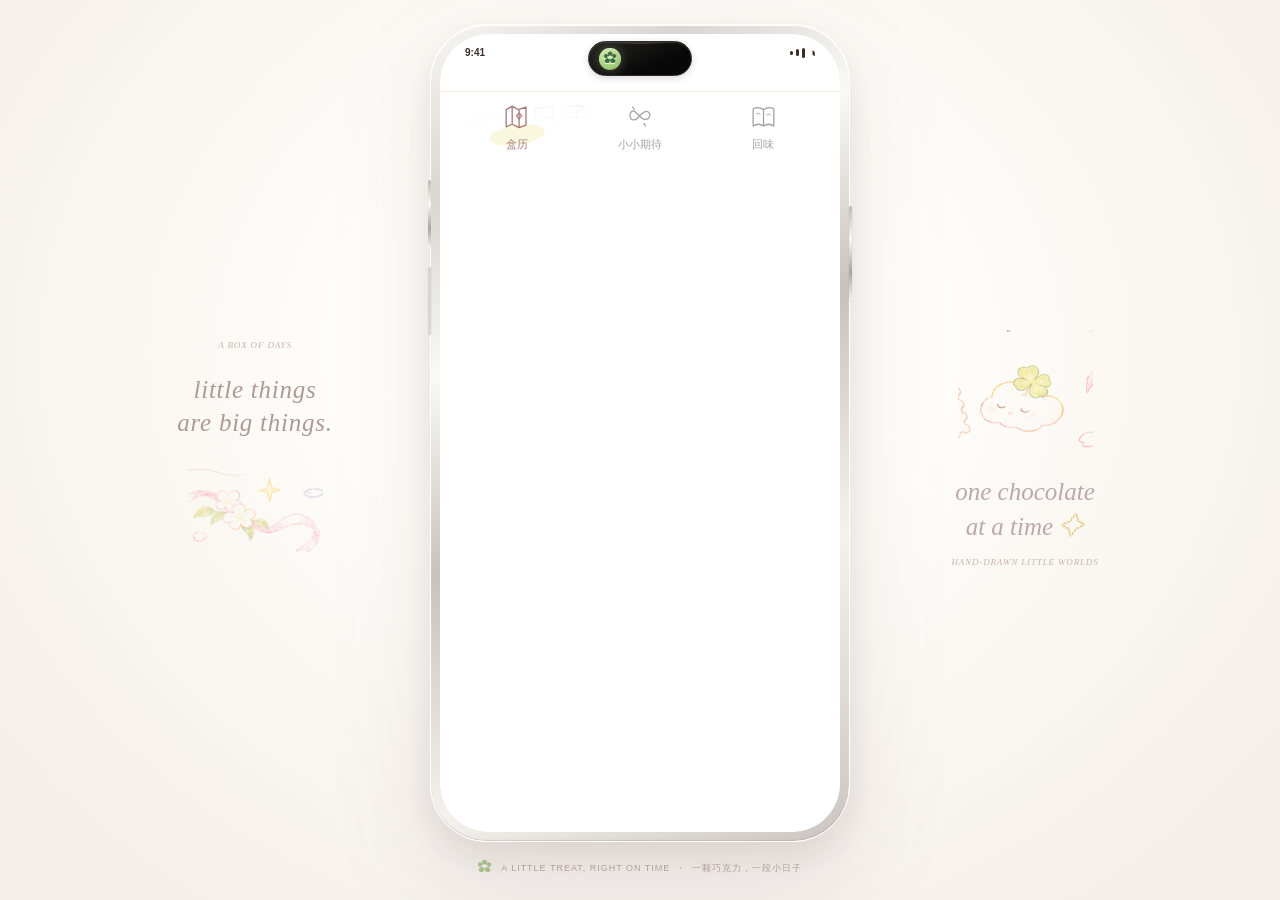
==== A_Box_of_Days_Naive_V5_Preview.html @ b001a4df "Add V5 phone mockup and Dynamic Island interactions" ====
<!DOCTYPE html>
<html lang="zh-CN">
<head>
<meta charset="UTF-8" />
<meta name="viewport" content="width=device-width,initial-scale=1,viewport-fit=cover" />
<meta name="theme-color" content="#ffffff" />
<meta name="description" content="一盒日子：一颗巧克力，一段小日子。纯白手绘风互动日历 Demo。" />
<title>一盒日子 · A Box of Days</title>
<style>
/* A Box of Days · Pure White Naive Pencil System v3 */
:root{--white:#fff;--ink:#70534d;--ink-dark:#493a38;--muted:#aa9993;--line:#ebded9;--pink:#ffd6dd;--pink-ink:#e7a9b9;--butter:#ffe67e;--blue:#afc8ef;--mint:#d2e7bc;--lilac:#e4d8fa;--paper-shadow:0 9px 30px #cfaeb515}
*{box-sizing:border-box}
html{scroll-behavior:smooth}
body{margin:0;background:#fff;color:var(--ink);font:14px/1.65 -apple-system,BlinkMacSystemFont,"PingFang SC","Microsoft YaHei","Noto Sans CJK SC",sans-serif;-webkit-font-smoothing:antialiased}
button,input,textarea{font:inherit;color:inherit}button{cursor:pointer}button:disabled{cursor:default;opacity:.38}button:focus-visible,input:focus-visible,textarea:focus-visible{outline:2px dashed #86a3d8;outline-offset:3px}
img,svg{display:block}img{max-width:100%}
button{background:none;border:0}h1,h2,h3,p{margin-top:0}.hand-tiny,.script-caption,.aside-micro,.brand-sub,.wish-title,.inner-kicker,.sheet-small{font:italic 12px/1.5 Georgia,"Times New Roman",serif;letter-spacing:.095em}
.app-shell{max-width:430px;margin:0 auto;min-height:100dvh;background:#fff;position:relative;padding-bottom:98px}
.masthead{height:81px;display:flex;align-items:center;justify-content:space-between;padding:13px 25px 6px;position:relative;background:#fff;z-index:2}
.brand{display:flex;flex-direction:column;align-items:flex-start;padding:0;line-height:1;text-align:left}
.brand-wordmark{font-family:"STKaiti","KaiTi","Noto Serif CJK SC",serif;font-size:30px;letter-spacing:.07em;font-weight:400;transform:rotate(-2deg);color:#8d6861}
.brand-sub{color:#9b8881;letter-spacing:.16em;font-size:10px;margin:9px 0 0 5px}
.brand-sub span{color:#e5b85b;margin-left:4px}
.month-entry{display:flex;align-items:center;gap:8px;border:1px solid #eedbd5;border-radius:100px;padding:7px 12px;font:italic 11px Georgia,serif;letter-spacing:.07em;background:#fff;min-height:38px}
.month-down{font:19px Georgia,serif;margin-top:-5px;color:#d0a49d}
.calendar-page{padding-bottom:13px}
.hero-topline{padding:0 25px;display:flex;align-items:center;justify-content:space-between;color:#b0a09d}
.small-star{font-size:24px;color:#efbf6a;font-weight:300}
.day-greeting{display:flex;justify-content:space-between;align-items:center;padding:4px 27px 0}
.today-caption{font:italic 10px Georgia,serif;color:#aa9b98;letter-spacing:.13em;margin-bottom:8px}
.day-greeting h1{font:400 24px/1.45 "STKaiti","KaiTi","Noto Serif CJK SC",serif;letter-spacing:.02em;color:#7e615b;margin:0}
.day-greeting h1 span{color:#c896a0}
.today-number{width:72px;height:70px;display:flex;flex-direction:column;align-items:center;justify-content:center;transform:rotate(7deg);border:1.2px solid #efc9c8;border-radius:44% 57% 47% 57% / 53% 43% 58% 46%;color:#bb8a8d}
.today-number strong{font:italic 34px/.9 Georgia,serif;font-weight:400}.today-number small{font:italic 10px Georgia,serif;letter-spacing:.1em;margin-top:6px}
.hero-picture{width:100%;height:246px;position:relative;display:flex;align-items:center;justify-content:center;overflow:visible;margin-top:0;isolation:isolate}
.hero-main{width:calc(100% - 26px);max-width:408px;height:100%;object-fit:contain;object-position:center;filter:saturate(1.15)}
.hero-picture>.float-star{position:absolute;z-index:-1;width:35px;right:7%;top:12%;opacity:.68}.hero-cloud{position:absolute;width:72px;right:1%;bottom:11%;opacity:.6;z-index:-1}
.mini-world{height:224px;margin:11px 22px 3px;position:relative;overflow:hidden;border-radius:34px;background:radial-gradient(ellipse at 50% 48%,color-mix(in srgb,var(--month-tint) 43%,white) 0%,#fff 69%);isolation:isolate}
.mini-world-halo{position:absolute;inset:15% 23%;border-radius:50%;border:1px dashed #e2d3dc;transform:rotate(-11deg)}.mini-world .doodle{position:absolute;width:108px;opacity:.86}.world-doodle-one{left:15%;top:9%;transform:rotate(-18deg)}.world-doodle-two{right:15%;top:13%;transform:rotate(17deg)}.mini-world .world-choco{position:absolute;width:120px;height:120px;object-fit:contain;bottom:34px;left:calc(50% - 60px);filter:drop-shadow(0 7px 12px #decbd455)}.world-circle{position:absolute;width:32px;height:32px;border:1px solid #e5bcc6;border-radius:45%;right:10%;top:32%;transform:rotate(20deg)}.world-subtitle{position:absolute;bottom:10px;left:0;right:0;text-align:center;font:italic 11px Georgia,serif;color:#9d918e;letter-spacing:.1em}
.goal-note{margin:3px 20px 18px;padding:8px 13px;min-height:65px;width:calc(100% - 40px);display:flex;align-items:center;gap:10px;text-align:left;border:1px solid #efd9d4;border-radius:17px 19px 17px 16px;position:relative;background:linear-gradient(110deg,#fff 67%,#fff9f6);box-shadow:0 3px 11px #efdede30;transform:rotate(-.3deg)}
.goal-note::before{content:"";position:absolute;inset:4px;border:1px dashed #f9e9e6;border-radius:14px;pointer-events:none}.goal-doodle{width:48px;flex:0 0 48px;display:flex;align-items:center;justify-content:center}.goal-doodle .doodle{width:46px;height:42px;object-fit:contain}.goal-copy{min-width:0;flex:1;display:flex;flex-direction:column;gap:1px}.goal-copy small{font:italic 9px Georgia,serif;letter-spacing:.06em;color:#c6a39f}.goal-copy strong{font-size:12px;line-height:1.35;font-weight:500;white-space:nowrap;overflow:hidden;text-overflow:ellipsis;color:#805e59}.goal-days{min-width:47px;display:flex;align-items:baseline;justify-content:flex-end;gap:4px;white-space:nowrap}.goal-days b{font:italic 29px Georgia,serif;color:#d18b83;font-weight:400}.goal-days small{font-size:10px;color:#ad8f83}
.calendar-section{padding:0 21px}.month-row{display:flex;align-items:center;justify-content:space-between;min-height:66px;margin-bottom:4px}.script-caption{font-size:10px;color:#b5a7a5}.month-row h2{font-family:"STKaiti","KaiTi","Noto Serif CJK SC",serif;font-weight:400;color:#826560;font-size:27px;line-height:1;margin:5px 0 0}.month-row h2 small{font-size:15px}.month-name{font-size:14px;margin-left:8px;color:#a78e88}.month-arrows{display:flex;gap:9px}.month-arrows button{font:28px/1 Georgia,serif;color:#a7837f;width:32px;height:38px;display:grid;place-items:center}
.weekdays,.dates-grid{display:grid;grid-template-columns:repeat(7,minmax(0,1fr));column-gap:4px}.weekdays{height:32px;align-items:center;text-align:center;color:#ae9690;font-size:11px}.dates-grid{gap:6px 4px}.date-empty{min-height:49px}.date-button{min-width:0;height:49px;position:relative;display:flex;align-items:center;justify-content:center;border:1px solid #f0ebe7;border-radius:40% 44% 38% 42% / 43% 38% 45% 39%;transition:transform .17s ease,background .17s ease,border-color .17s ease;background:#fff;overflow:visible}.date-button:nth-child(4n){border-radius:43% 37% 48% 41% / 39% 50% 37% 42%}.date-button:hover{transform:translateY(-2px) rotate(-2deg);border-color:#e9c8ca;background:#fffafa}.date-button.future{background:rgba(251,249,248,.55);border-color:#f4efec}.date-button.opened{background:#fff9fa}.date-button.today{border:1.8px solid #b2d48d;background:#fafff3;box-shadow:0 0 0 3px #f6fde9}.date-button.today:before{content:"✧";position:absolute;color:#e4b85a;font-size:15px;left:-3px;top:-12px}.date-number{font:italic 11px Georgia,serif;position:absolute;top:3px;left:6px;color:#876965;z-index:1;line-height:1}.date-button.future .date-number{color:#c7b5b0}.chocolate-image{object-fit:contain;display:block}.date-button .chocolate-image{height:40px;width:40px;margin-top:8px;mix-blend-mode:multiply}.tiny-foil{width:19px;height:17px;position:absolute;top:18px;left:calc(50% - 9px);background:linear-gradient(120deg,#fff2f5,#f9ecf9);border:1px solid #f3e2e5;border-radius:5px;transform:rotate(-7deg)}.tiny-foil:after{content:"✧";position:absolute;font-size:8px;color:#e2c2b8;left:6px;top:0}.date-heart{position:absolute;right:-3px;bottom:-5px;z-index:1;font:13px Georgia,serif;color:#d790a2;background:#fff;border-radius:50%;width:16px;height:16px;display:grid;place-items:center}
.calendar-bottom{display:flex;align-items:center;justify-content:space-between;gap:5px;margin:20px 0 4px}.calendar-bottom>span{display:flex;align-items:center;gap:2px;font:12px "STKaiti","KaiTi",serif;color:#ac938d}.calendar-bottom .doodle{height:28px;width:29px;object-fit:contain}.calendar-bottom button,.yellow-pencil-btn{background:#ffe99b;color:#77584e;border:1.2px solid #ecba67;min-height:43px;border-radius:42% 44% 46% 41% / 26% 28% 29% 27%;padding:8px 16px;font-weight:600;font-size:12px;box-shadow:0 3px 0 #fff6db,inset 0 0 0 3px #fff0b7;transition:transform .2s ease,box-shadow .2s ease}.calendar-bottom button:hover,.yellow-pencil-btn:hover{transform:translateY(-2px) rotate(-1deg);box-shadow:0 4px 12px #e8d69b77}.calendar-bottom button span{margin-left:7px}
.explore-months{display:flex;align-items:center;justify-content:center;gap:7px;margin:22px auto 0;color:#9a7f80;font-size:12px;text-decoration:underline;text-decoration-color:#f1d6d9;text-underline-offset:5px}.explore-months span{color:#deb36f}.under-note{text-align:center;color:#b0a19d;line-height:1.8;font-size:11px;padding:6px 22px;margin:8px 0 0}
.bottom-nav{position:absolute;bottom:0;left:0;right:0;height:78px;padding:8px 15px 18px;display:grid;grid-template-columns:repeat(3,1fr);z-index:9;background:linear-gradient(#ffffffeb,#fff 45%);border-top:1px solid #f3e9e7;box-shadow:0 -12px 28px #fff9}.nav-item{display:flex;align-items:center;justify-content:center;flex-direction:column;gap:0;font-size:11px;color:#a5a0a2;position:relative}.nav-item svg{width:31px;height:31px;margin-bottom:3px}.nav-item.active{color:#a97979}.nav-item.active::before{content:"";position:absolute;width:56px;height:20px;left:calc(50% - 28px);top:25px;z-index:-1;border-radius:50%;background:#f8f4d3b8;transform:rotate(-9deg)}
.site-aside{position:fixed;top:50%;transform:translateY(-50%);width:190px;pointer-events:none;display:flex;flex-direction:column;align-items:center;text-align:center;color:#c7b3ae}.site-aside .aside-micro{font-size:9px}.left-aside{left:max(4vw,calc(50% - 480px))}.right-aside{right:max(4vw,calc(50% - 480px))}.aside-mark{font:italic 25px/1.35 Georgia,serif;color:#ad9998;margin:20px 0;letter-spacing:.03em}.site-aside img{width:135px;opacity:.73}.right-aside div{font:italic 25px/1.4 Georgia,serif;margin:12px;color:#bba8ab}.right-aside div span{color:#e6cb88}
.inner-page{padding:28px 26px 20px}.inner-kicker{font-size:10px;color:#c8abae}.inner-page h1{margin:19px 0;font:400 28px/1.5 "STKaiti","KaiTi",serif;color:#866967}.inner-page h1 i{color:#ca9da3;font-style:normal}.section-copy{font-size:12px;line-height:1.9;color:#a19491}.gift-illustration{height:213px;position:relative;display:flex;align-items:center;justify-content:center}.gift-flower{width:185px;height:185px;object-fit:contain}.gift-ribbon{width:83px;position:absolute;left:11%;top:24%;transform:rotate(-15deg)}.gift-star{width:64px;position:absolute;right:10%;top:15%}.wish-paper{border:1px solid #ecd9d5;border-radius:19px;padding:21px;position:relative;box-shadow:var(--paper-shadow);background:#fff;transform:rotate(-.35deg)}.wish-paper::after{content:"";position:absolute;inset:5px;pointer-events:none;border:1px dashed #f6e8e4;border-radius:15px}.wish-title{color:#c5a7ad;margin-bottom:12px}.wish-paper>strong{display:block;font:400 23px/1.5 "STKaiti","KaiTi",serif;color:#856662}.wish-remaining{display:flex;align-items:center;gap:16px;margin:16px 0 12px}.wish-remaining b{font:italic 60px/1 Georgia,serif;font-weight:400;color:#c5918c}.wish-remaining span{display:flex;flex-direction:column;font-size:12px}.wish-remaining small{font:italic 10px Georgia,serif;color:#b9a3a0}.wish-reward{padding:12px 0;border-top:1px dashed #eddcd5;margin:13px 0;font-size:12px}.wish-paper .yellow-pencil-btn{width:100%;position:relative;z-index:1}.outline-pencil-btn{border:1px solid #ead6d4;border-radius:22px;background:#fff;color:#9a797b;font-size:12px;min-height:43px;padding:9px 14px}.inner-page>.outline-pencil-btn{width:100%;margin:19px 0 6px}.memory-hero{height:196px;position:relative;overflow:hidden;margin:5px 0 13px}.memory-art{position:absolute;width:300px;height:180px;object-fit:contain;left:0;top:0}.memory-cloud{position:absolute;width:120px;right:5px;top:14px}.memory-count{position:absolute;bottom:5px;right:10px;display:flex;flex-direction:column;text-align:center}.memory-count b{font:italic 55px Georgia,serif;color:#ba9398}.memory-count span{font-size:11px;color:#aa9897}.memory-list{display:flex;flex-direction:column;gap:7px}.memory-entry{display:flex;text-align:left;align-items:center;gap:11px;min-height:85px;border:1px solid #f0e5e0;border-radius:17px;background:#fff;padding:8px 11px}.memory-entry:hover{background:#fffbfc}.memory-piece{width:62px;height:62px;flex:0 0 62px;display:grid;place-items:center}.memory-piece img{height:60px;width:60px}.memory-words{display:flex;flex-direction:column;gap:1px;flex:1;min-width:0}.memory-words small{color:#b8a4a0;font:italic 10px Georgia,serif}.memory-words b{font-size:13px;color:#816862;font-weight:500}.memory-words>span{font-size:11px;color:#aa9994;white-space:nowrap;overflow:hidden;text-overflow:ellipsis}.entry-arrow{color:#c7a7aa;font-size:17px}
.dialog-open{overflow:hidden}.overlay-root{position:fixed;inset:0;z-index:60;pointer-events:none;display:flex;justify-content:center;align-items:flex-end}.overlay-root:has(.sheet){pointer-events:auto}.overlay-scrim{position:absolute;inset:0;background:rgba(62,53,50,.33);backdrop-filter:blur(3px);animation:fadeIn .23s both}.sheet{position:relative;z-index:1;width:min(100%,430px);max-height:92dvh;overflow-y:auto;overscroll-behavior:contain;background:#fff;border-radius:30px 30px 0 0;box-shadow:0 -16px 60px #4d3f3f25;animation:sheetUp .4s cubic-bezier(.2,.85,.2,1) both;padding-bottom:max(20px,env(safe-area-inset-bottom))}.sheet-header{display:flex;align-items:center;justify-content:space-between;padding:16px 23px 0}.sheet-small{font-size:10px;color:#c8aaa7}.sheet-small span{color:#e7c27c;margin-left:5px}.close-sheet{height:38px;width:38px;font:26px/1 Georgia,serif;color:#ae9292;border:1px solid #f1e3e1;border-radius:50%;background:#fff}.sheet-content{padding:0 23px 26px}.sheet-title{font:400 24px/1.4 "STKaiti","KaiTi",serif;color:#84655f;margin:2px 0 14px}.sheet-copy{font-size:12px;color:#a29492;margin-bottom:15px;line-height:1.9}
.date-cloud{width:max-content;max-width:100%;padding:5px 26px;margin:7px auto 1px;border:1px solid #f3c3c2;border-radius:47% 53% 45% 52% / 51% 49% 57% 46%;font:italic 23px Georgia,"STKaiti",serif;color:#986d66;text-align:center}.unwrap-canvas{height:252px;position:relative;display:flex;align-items:center;justify-content:center;isolation:isolate}.unwrap-spark{position:absolute;width:37px;z-index:0;opacity:.8}.unwrap-spark.first{left:9%;top:15%}.unwrap-spark.second{right:10%;bottom:12%}.under-candy{width:156px;height:156px;position:absolute;z-index:1;display:grid;place-items:center}.under-candy img{height:142px;width:142px;object-fit:contain}.foil-touch{--drag-x:0px;--drag-y:0px;--fold:0;width:268px;height:185px;display:grid;place-items:center;position:relative;z-index:2;border:0;background:transparent;touch-action:none;cursor:grab;transform:translate(var(--drag-x),var(--drag-y)) rotate(calc(var(--fold)*-11deg)) scale(calc(1 - var(--fold)*.055));transition:transform .37s cubic-bezier(.22,1.35,.35,1),opacity .28s}.foil-touch.dragging{transition:none;cursor:grabbing}.foil-illustration{width:100%;height:100%;object-fit:contain;filter:drop-shadow(0 9px 11px #d9c3c359)}.foil-touch:before{content:"";position:absolute;width:80px;height:50px;top:22%;left:35%;border-left:1px solid #d5aebe;border-top:1px solid #caa6be;transform:skew(13deg) rotate(calc(var(--fold)*15deg));opacity:calc(.13 + var(--fold)*.7);z-index:3;pointer-events:none}.foil-touch.unwrapping{animation:unwrapAway .72s cubic-bezier(.14,.8,.3,1) both}.unwrap-canvas.releasing .under-candy{animation:chocolateAppear .7s ease both}.stage-hint{position:absolute;bottom:0;width:100%;text-align:center;font-size:11px;color:#bc9b97}.tender-copy{text-align:center;color:#957e79;margin:9px 0 20px;line-height:1.9;font-size:13px}.tender-copy small{color:#b7a7a5;font-size:11px}.yellow-pencil-btn{display:block;width:100%;margin:4px auto 0;min-height:47px;font-size:13px}.gentle-link{display:block;margin:13px auto 0;text-align:center;color:#ad9a98;font-size:11px;text-decoration:underline;text-underline-offset:4px;text-decoration-color:#efdfdc;padding:7px}.reveal-canvas{height:269px;position:relative;display:grid;place-items:center}.open-wrapper{position:absolute;width:305px;height:218px;object-fit:contain;z-index:0;animation:spreadWrapper .56s ease both}.reveal-choco{width:151px;height:151px;display:grid;place-items:center;z-index:1;animation:chocolateAppear .7s ease both}.reveal-choco img{width:140px;height:140px;object-fit:contain;filter:drop-shadow(0 8px 5px #d7ac9944)}.crumbled-wrapper{position:absolute;width:75px;right:5%;bottom:3%;transform:rotate(24deg);opacity:.82}.reveal-spark{position:absolute;width:35px;top:12px;right:13%;z-index:2}.secondary-actions{display:flex;gap:9px;margin-top:15px}.secondary-actions button{flex:1}
.editor-heading{font:20px/1.4 "STKaiti","KaiTi",serif;text-align:center;color:#896c66;padding:3px 0 13px;display:flex;justify-content:center;align-items:center;gap:3px}.editor-heading img{width:46px;height:36px;object-fit:contain}.flavor-lab{border:1px solid #f0e0db;border-radius:19px;padding:14px 14px 12px;background:#fff;box-shadow:0 3px 14px #f9eded70}.mini-step{font-size:12px;color:#856b64;font-weight:600;display:flex;align-items:center;justify-content:space-between}.mini-step span{font-size:10px;font-weight:400;color:#baaaaa}.flavor-buttons{display:grid;grid-template-columns:repeat(3,1fr);gap:7px;margin:10px 0 4px}.flavor{border:1px solid transparent;border-radius:12px;padding:9px 5px;display:flex;flex-direction:column;align-items:center;gap:4px;font-size:11px;transition:.2s}.flavor:hover{background:#fffafa}.flavor[aria-pressed=true]{border-color:#eec0c7;background:#fff5f6}.flavor-visual{width:40px;height:29px;display:block;border-radius:44% 38% 46% 39%/52% 50% 38% 40%;background:var(--choco-color);box-shadow:inset 6px 4px 0 #ffffff50,1px 2px 0 #d5b7aa77;transform:rotate(-8deg);position:relative}.flavor-visual:after{content:"";position:absolute;inset:5px 12px;border-left:1px solid #ffefdfaa;transform:rotate(25deg)}.material-stage{height:152px;position:relative;display:flex;align-items:center;justify-content:center;background:radial-gradient(ellipse at center,#fff9f8 0,#fff 72%);border-radius:15px}.cross-section{width:245px;height:139px;filter:drop-shadow(0 4px 3px #dcbfc040)}.material-star{position:absolute;top:5px;left:12%;color:#ecb878;font-size:18px}.material-caption{position:absolute;bottom:0;right:11px;color:#c7abaa;font:italic 9px Georgia,serif}.slider-label{margin-top:12px}.slider-label em{font-style:normal;color:#c68f96;font-weight:500;font-size:11px}.slider-material{height:37px;display:flex;align-items:center;padding:0 5px}.slider-material input[type=range]{-webkit-appearance:none;appearance:none;width:100%;height:11px;border:1px solid #efd4d6;border-radius:30px;background:linear-gradient(90deg,#e8c9a6 0,#f5d9c9 var(--value),#faeeee var(--value),#faeeee 100%);box-shadow:inset 1px 2px 5px #bda2a235;cursor:pointer}.slider-material input::-webkit-slider-thumb{-webkit-appearance:none;appearance:none;width:29px;height:29px;background:radial-gradient(circle at 35% 30%,#fff7e6 0 20%,#f8c9cd 22% 73%,#d39da6 75%);border:1px solid #c8959f;border-radius:44% 58% 39% 48%;box-shadow:0 3px 0 #d4bfc072,0 5px 8px #c5a4a452;transition:transform .15s}.slider-material input:active::-webkit-slider-thumb{transform:scale(.9) translateY(2px)}.slider-material input::-moz-range-thumb{width:26px;height:26px;background:#f9cdd1;border:1px solid #c8959f;border-radius:48%}.slider-anchors{display:flex;justify-content:space-between;gap:4px;color:#ae9b95;font-size:9px;white-space:nowrap}.flavor-description{margin:12px auto 0;padding:5px 11px;width:max-content;max-width:100%;border-radius:40px;background:#fff6f6;color:#b48b8f;text-align:center;font:12px/1.5 "STKaiti","KaiTi",serif}.emotion-step{margin:20px 0 9px}.moods{display:flex;flex-wrap:wrap;gap:7px}.moods button{border:1px solid #eddcd9;border-radius:30px;min-height:32px;padding:6px 12px;color:#a38b8b;font-size:11px}.moods button[aria-pressed=true]{background:#ffe9ef;border-color:#e7afb8;color:#985e6d}#moodNote{width:100%;min-height:78px;resize:vertical;border:1px dashed #e7c4c9;border-radius:13px;padding:12px;background:#fffcfc;color:#806d69;font-size:12px;line-height:1.8}#moodNote::placeholder{color:#c8b7b5}.save-entry{margin-top:20px}
.future-message{text-align:center}.future-wrapper{height:187px;width:100%;object-fit:contain;margin:5px auto}.future-date{font:italic 12px Georgia,serif;color:#b19c97}.future-message h3{font:400 22px "STKaiti","KaiTi",serif;margin:9px 0;color:#836663}.future-message p{font-size:12px;color:#b09f99;line-height:1.9;margin:14px 0 23px}.world-list{display:flex;flex-direction:column;gap:6px;margin:5px 0}.world-item{width:100%;display:flex;align-items:center;text-align:left;gap:13px;border:1px solid #f1e8e4;border-radius:14px;padding:6px 10px;background:#fff}.world-item[aria-current=true]{border-color:#d6e1b2;background:#fbfff8}.world-icon{width:64px;height:57px;flex:0 0 64px;position:relative;display:grid;place-items:center;background:radial-gradient(circle,color-mix(in srgb,var(--tint) 28%,white),transparent 70%)}.world-icon .doodle{position:absolute;width:49px;height:40px;object-fit:contain;left:-4px;top:-1px}.world-icon .chocolate-image{position:absolute;width:46px;height:43px;right:1px;bottom:-1px;object-fit:contain}.world-item>span:nth-child(2){display:flex;flex-direction:column;gap:3px;flex:1}.world-item b{font-weight:500;font-size:12px}.world-item small{color:#b7a4a2;font-size:10px}.world-item em{font-style:normal;color:#c9b2b2}.goal-check{display:flex;align-items:center;gap:10px;padding:11px 0;color:#88716e;font-size:12px}.goal-check input{width:17px;height:17px;accent-color:#cf9caa}.field{display:flex;flex-direction:column;gap:8px;margin:12px 0 17px;color:#816a66;font-size:12px}.field input{border:1px solid #eadbd6;border-radius:11px;min-height:43px;padding:9px 12px;color:#795c57;font-size:12px;background:#fff}.field input:focus{border-color:#cbadab}.sheet form .yellow-pencil-btn{margin-top:23px}.toast{position:fixed;z-index:99;bottom:92px;left:50%;transform:translate(-50%,10px);opacity:0;transition:.24s ease;pointer-events:none;background:#866c68;color:#fff;border-radius:30px;min-width:180px;padding:11px 16px;font-size:11px;text-align:center;box-shadow:0 8px 23px #77636333}.toast.show{opacity:1;transform:translate(-50%,0)}
@keyframes sheetUp{from{transform:translateY(35px);opacity:.5}to{transform:translateY(0);opacity:1}}@keyframes fadeIn{from{opacity:0}to{opacity:1}}@keyframes unwrapAway{0%{transform:translate(0,0) rotate(0) scale(1);opacity:1}32%{transform:translate(7px,-35px) rotate(-8deg) scale(1.05,.96);opacity:1}61%{transform:translate(-33px,-75px) rotate(-25deg) scale(.8,.65);opacity:.9}100%{transform:translate(-100px,-123px) rotate(-57deg) scale(.25,.31);opacity:0}}@keyframes chocolateAppear{0%{opacity:.25;transform:scale(.79) rotate(8deg)}65%{opacity:1;transform:scale(1.07) rotate(-4deg)}100%{transform:scale(1) rotate(0)}}@keyframes spreadWrapper{from{opacity:.5;transform:scale(.65)}to{opacity:1;transform:scale(1)}}
@media(min-width:700px){body{background:radial-gradient(ellipse at 20% 50%,#eaf1ff3b,transparent 43%),radial-gradient(ellipse at 89% 30%,#fff2f33d,transparent 40%),#fff}.app-shell{box-shadow:0 0 0 1px #f4e9e6,0 20px 70px #e9d8da24}.bottom-nav{position:sticky;margin-top:-78px;bottom:0}.app-shell{padding-bottom:0;min-height:100vh}.overlay-root{align-items:center}.sheet{border-radius:26px;max-height:90vh}.toast{bottom:25px}}
@media(max-width:900px){.site-aside{display:none}}
@media(max-width:370px){.masthead{padding-left:18px;padding-right:18px}.brand-wordmark{font-size:26px}.hero-picture{height:226px}.day-greeting{padding:0 19px}.calendar-section{padding:0 16px}.date-button{height:44px}.date-button .chocolate-image{height:36px;width:36px}.date-empty{min-height:44px}.calendar-bottom>span{font-size:10px}.calendar-bottom button{font-size:11px;padding:7px 10px}}
@media(prefers-reduced-motion:reduce){html{scroll-behavior:auto}*,*:before,*:after{animation-duration:.001ms!important;transition-duration:.001ms!important;scroll-behavior:auto!important}}
/* Final contrast calibration: white is the canvas, not a faded overlay. */
.hero-main{filter:saturate(1.34) contrast(1.1)}
.brand-wordmark{color:#77504a}
.day-greeting h1{color:#72514d}
.day-greeting h1 span{color:#ba7e8a}
.month-row h2{color:#775450}
.month-name{color:#92716c}
.date-number{color:#765653}
.goal-copy strong{color:#78534f}
.calendar-bottom>span{color:#927a75}
/* The sealed wrapper must truly conceal the chocolate; images must not hijack pointer dragging. */
.unwrap-canvas .under-candy{opacity:0}
.unwrap-canvas.releasing .under-candy{opacity:1}
.foil-touch,.foil-touch *{user-select:none;-webkit-user-select:none;-webkit-user-drag:none}
.foil-illustration{pointer-events:none}
/* V4 interaction polish: illustration-led foil peel and continuous filling material. */
.date-button .chocolate-image{margin:0;flex:0 0 auto;align-self:center;mix-blend-mode:multiply}
.foil-touch{--drag-x:0px;--drag-y:0px;--fold:0;--foil-alpha:1;width:min(268px,82vw);height:185px;position:relative;display:block;place-items:unset;transform:translate(var(--drag-x),var(--drag-y)) rotate(calc(var(--fold)*-13deg)) scale(calc(1 - var(--fold)*.035));opacity:var(--foil-alpha);transition:none;will-change:transform,opacity}
.foil-touch.dragging,.foil-touch.finishing,.foil-touch.springing{transition:none}
.foil-touch:before{display:none}
.foil-frame-stack{position:absolute;inset:0;display:block;pointer-events:none}
.foil-frame{position:absolute;inset:0;width:100%;height:100%;object-fit:contain;opacity:0;pointer-events:none;user-select:none;-webkit-user-drag:none;will-change:opacity}
.foil-frame:first-child{opacity:1}
.unwrap-canvas .under-candy{opacity:var(--candy-reveal,0);transform:scale(calc(.94 + var(--candy-reveal,0)*.06));transition:none;will-change:opacity,transform}
.unwrap-canvas.releasing .under-candy{animation:none;opacity:var(--candy-reveal,0)}
.stage-hint{transition:opacity .18s ease}
.slider-material input[type=range]{background:linear-gradient(90deg,var(--material-color,#d8c69f) 0,var(--material-color,#d8c69f) var(--value),#faeeee var(--value),#faeeee 100%);transition:background .14s ease}
.slider-material input::-webkit-slider-thumb{background:radial-gradient(circle at 35% 30%,#fff7e6 0 20%,var(--material-color,#f8c9cd) 22% 73%,#d39da6 75%);transition:transform .15s cubic-bezier(.2,.8,.25,1),filter .18s ease}
.slider-material input:active::-webkit-slider-thumb{transform:scale(1.08) translateY(1px);filter:saturate(1.08)}
.slider-material input::-moz-range-thumb{background:radial-gradient(circle at 35% 30%,#fff7e6 0 20%,var(--material-color,#f8c9cd) 22% 73%,#d39da6 75%);transition:transform .15s ease}
.slider-anchors{align-items:center;color:#a28d85;font-size:10px}
.slider-anchors span{display:inline-flex;align-items:center;gap:4px}
.slider-anchors span:first-child{color:#9e876d}
.slider-anchors span:last-child{color:#bc8390}
.slider-anchors i{font:normal 10px Georgia,serif;color:#d0ae75}
.cross-section stop{transition:stop-color .16s ease}
.cross-section #filling,.cross-section #fillingSheen,.cross-section #drip{transition:fill .18s ease,stroke .18s ease,opacity .18s ease,stroke-width .18s ease}
.date-button .chocolate-image{transform:translate(var(--art-x,0),var(--art-y,0))}
.date-button:is([data-date$="-01"],[data-date$="-13"],[data-date$="-25"]) .chocolate-image{--art-x:-2.875%;--art-y:-9.625%}
.date-button:is([data-date$="-02"],[data-date$="-14"],[data-date$="-26"]) .chocolate-image{--art-x:-5.775%;--art-y:-9.925%}
.date-button:is([data-date$="-03"],[data-date$="-15"],[data-date$="-27"]) .chocolate-image{--art-x:-3.2%;--art-y:-9.625%}
.date-button:is([data-date$="-04"],[data-date$="-16"],[data-date$="-28"]) .chocolate-image{--art-x:-5.125%;--art-y:-9.625%}
.date-button:is([data-date$="-05"],[data-date$="-17"],[data-date$="-29"]) .chocolate-image{--art-x:-3.525%;--art-y:-2.575%}
.date-button:is([data-date$="-06"],[data-date$="-18"],[data-date$="-30"]) .chocolate-image{--art-x:-5.45%;--art-y:-1.925%}
.date-button:is([data-date$="-07"],[data-date$="-19"],[data-date$="-31"]) .chocolate-image{--art-x:-2.575%;--art-y:-3.2%}
.date-button:is([data-date$="-08"],[data-date$="-20"]) .chocolate-image{--art-x:-3.85%;--art-y:-2.25%}
.date-button:is([data-date$="-09"],[data-date$="-21"]) .chocolate-image{--art-x:-.65%;--art-y:-4.175%}
.date-button:is([data-date$="-10"],[data-date$="-22"]) .chocolate-image{--art-x:-3.2%;--art-y:-3.525%}
.date-button:is([data-date$="-11"],[data-date$="-23"]) .chocolate-image{--art-x:-2.25%;--art-y:-3.525%}
.date-button:is([data-date$="-12"],[data-date$="-24"]) .chocolate-image{--art-x:-5.125%;--art-y:-1.925%}
.sheet.settled{animation:none}
.overlay-scrim.settled{animation:none}
.reveal-canvas.settled{height:252px}
.reveal-canvas.settled .open-wrapper{width:min(268px,82vw);height:185px;animation:none}
.reveal-canvas.settled .reveal-choco{width:156px;height:156px;animation:none}
.reveal-canvas.settled .reveal-choco img{width:142px;height:142px}
.cross-section #fillingGroup{transform-box:fill-box;transform-origin:center;transition:transform .24s cubic-bezier(.2,.8,.2,1)}
.material-stage.is-pressing .cross-section #fillingGroup{transform:scale(.975,.92) translateY(1px)}
.slider-material input:active::-moz-range-thumb{transform:scale(1.08) translateY(1px)}
@media(prefers-reduced-motion:reduce){.foil-frame,.unwrap-canvas .under-candy,.stage-hint,.cross-section #filling,.cross-section #fillingSheen,.cross-section #drip{transition:none!important}}

/* V5 — an operable little phone, not a screenshot in a frame. */
body{min-height:100vh;overflow-x:hidden;background:radial-gradient(ellipse at 50% 44%,#fff 0,#fffdf9 42%,#f7f2ed 100%)}
.phone-stage{min-height:100svh;display:flex;flex-direction:column;align-items:center;justify-content:center;gap:12px;padding:24px 12px 18px;position:relative;isolation:isolate}
.phone-device{width:420px;height:min(850px,calc(100svh - 82px));min-height:600px;padding:9px;position:relative;border:1px solid #fff;border-radius:57px;background:linear-gradient(145deg,#f9f7f3 0%,#d9d5d1 16%,#faf9f6 32%,#c8c2bd 50%,#f5f2ee 72%,#c9c4bf 100%);box-shadow:0 42px 100px #77686626,0 12px 28px #7d6b6320, inset 0 1px 1px #fff, inset 0 -1px 1px #91898455;z-index:1}
.phone-device:before,.phone-device:after{content:"";position:absolute;z-index:2;width:3px;border-radius:3px;background:linear-gradient(#bdb8b2,#faf8f4 35%,#aaa49f 70%,#f5f2ed);box-shadow:0 1px 2px #6c625d33}
.phone-device:before{left:-3px;top:155px;height:68px;box-shadow:0 87px 0 -0.1px #d9d5d1,0 87px 1px #8f898455}
.phone-device:after{right:-3px;top:181px;height:94px}
.phone-screen{height:100%;width:100%;position:relative;z-index:1;overflow:hidden;border-radius:48px;background:#fff;box-shadow:inset 0 0 0 1px #5a514c22;isolation:isolate}
.phone-status-bar{position:absolute;z-index:82;inset:10px 25px auto;display:flex;justify-content:space-between;align-items:center;height:17px;color:#392d2b;font:600 10px/1 -apple-system,BlinkMacSystemFont,"Segoe UI",sans-serif;pointer-events:none}
.status-signals{display:flex;align-items:center;gap:3px;height:12px;color:#392d2b}.status-signals i{width:3px;border-radius:3px;background:currentColor;display:block}.status-signals i:nth-child(1){height:4px}.status-signals i:nth-child(2){height:7px}.status-signals i:nth-child(3){height:10px}.status-signals b{font-size:10px;margin-left:2px;transform:rotate(90deg);font-weight:700}
.day-island{--island-tint:#cde9ad;--island-progress:0;position:absolute;z-index:90;top:7px;left:50%;transform:translateX(-50%);width:104px;height:35px;padding:0 10px;display:flex;align-items:center;gap:8px;overflow:hidden;border:1px solid #322d2b;border-radius:999px;background:linear-gradient(155deg,#252321,#080808 68%);color:#fff;box-shadow:0 2px 7px #322b2b2e,inset 0 1px 0 #ffffff20;cursor:pointer;text-align:left;transition:width .42s cubic-bezier(.2,.8,.2,1),height .38s cubic-bezier(.2,.8,.2,1),top .38s ease,box-shadow .35s ease;touch-action:manipulation}
.day-island:before{content:"";position:absolute;inset:1px 22% auto;height:1px;background:linear-gradient(90deg,transparent,#ffffff3a,transparent);opacity:.75}
.day-island[data-mode="day"]{width:218px;height:43px;top:5px;box-shadow:0 5px 18px #312b2b48,inset 0 1px 0 #ffffff24}
.day-island[data-mode="unwrap"]{width:225px;height:49px;top:4px;box-shadow:0 7px 22px #1e1a1955,inset 0 1px 0 #ffffff24}
.day-island[data-mode="revealed"],.day-island[data-mode="saved"]{width:236px;height:47px;top:4px;box-shadow:0 7px 24px #332c2b42,inset 0 1px 0 #ffffff28}
.day-island.is-expanded{width:min(274px,calc(100% - 74px));height:62px;top:4px;box-shadow:0 10px 30px #312b2b55,inset 0 1px 0 #ffffff2d}
.island-mark-wrap{width:22px;height:22px;flex:0 0 22px;display:grid;place-items:center;position:relative;border-radius:50%;background:radial-gradient(circle at 40% 32%,#d7f3ae,#a1cb79 64%,#629366);box-shadow:0 0 12px #b9e18c55,inset 0 1px 2px #fff9}
.island-mark{color:#426c46;font:13px/1 Georgia,serif;text-shadow:0 1px 0 #f4ffd8;transition:transform .35s ease,color .35s ease}
.island-mood-dot{position:absolute;right:-1px;bottom:0;width:7px;height:7px;border:1px solid #100f0e;border-radius:50%;background:var(--island-mood,#f2c3d0);opacity:0;transform:scale(.3);transition:opacity .25s ease,transform .35s cubic-bezier(.16,1,.3,1)}
.island-copy{min-width:0;display:flex;flex:1;flex-direction:column;gap:1px;white-space:nowrap;overflow:hidden;opacity:0;transform:translateX(-5px);transition:opacity .2s ease .05s,transform .35s cubic-bezier(.2,.8,.2,1)}
.island-title{color:#fff;font-size:10px;line-height:1.2;font-weight:600;letter-spacing:.025em;overflow:hidden;text-overflow:ellipsis}
.island-subtitle{color:#c9c5c1;font-size:8px;line-height:1.3;overflow:hidden;text-overflow:ellipsis}
.island-announcement{position:absolute;width:1px;height:1px;padding:0;margin:-1px;overflow:hidden;clip:rect(0,0,0,0);white-space:nowrap;border:0}
.island-meter{position:absolute;left:40px;right:18px;bottom:7px;height:2px;border-radius:99px;background:#ffffff30;opacity:0;transition:opacity .18s ease}
.island-meter>span{display:block;width:0;height:100%;border-radius:inherit;background:linear-gradient(90deg,#c5e89d,#f8d7a8,#f4b7bf);box-shadow:0 0 7px #e8d5a8aa;transition:width .09s linear}
.island-spark{position:absolute;right:12px;top:8px;color:#ffe6a4;font-size:12px;opacity:0;transform:scale(.3) rotate(-30deg);transition:opacity .2s ease,transform .45s cubic-bezier(.16,1,.3,1)}
.day-island[data-mode="day"] .island-copy,.day-island[data-mode="unwrap"] .island-copy,.day-island[data-mode="revealed"] .island-copy,.day-island[data-mode="saved"] .island-copy,.day-island.is-expanded .island-copy{opacity:1;transform:translateX(0)}
.day-island[data-mode="unwrap"] .island-meter{opacity:1}
.day-island[data-mode="unwrap"] .island-mark{transform:rotate(-16deg) scale(.9);color:#f6daa0}
.day-island[data-mode="revealed"] .island-mark,.day-island[data-mode="saved"] .island-mark{transform:rotate(12deg) scale(1.08);color:#fff0bd}
.day-island[data-mode="revealed"] .island-spark,.day-island[data-mode="saved"] .island-spark{opacity:1;transform:scale(1) rotate(0)}
.day-island[data-mode="saved"] .island-mood-dot{opacity:1;transform:scale(1)}
.phone-app-scroll{position:absolute;inset:0;overflow-y:auto;overscroll-behavior:contain;-webkit-overflow-scrolling:touch;scrollbar-width:none;border-radius:inherit;transition:filter .25s ease}
.phone-app-scroll::-webkit-scrollbar{display:none}
.phone-app-scroll.dialog-open{overflow:hidden}
.phone-app-scroll>.app-shell{width:100%;max-width:none;min-height:100%;margin:0;padding:54px 0 0;background:#fff;box-shadow:none}
.phone-app-scroll .bottom-nav{z-index:9}
.phone-screen>.overlay-root{position:absolute;inset:0;z-index:70;align-items:flex-end;pointer-events:none}
.phone-screen>.overlay-root:has(.sheet){pointer-events:auto}
.phone-screen>.overlay-root .overlay-scrim{position:absolute;inset:0}
.phone-screen>.overlay-root .sheet{width:100%;max-height:calc(100% - 58px - env(safe-area-inset-top));border-radius:29px 29px 38px 38px;padding-bottom:max(24px,env(safe-area-inset-bottom))}
.phone-screen>.toast{position:absolute;left:50%;bottom:92px;z-index:99;max-width:calc(100% - 36px);white-space:normal}
.stage-caption{display:flex;align-items:center;gap:8px;color:#b8a5a1;font-size:9px;letter-spacing:.11em;text-transform:uppercase}
.caption-flower{font-size:14px;color:#adc88e}.caption-dot{color:#e4c4a5;font-size:17px}
@media(min-width:700px){
  body{background:radial-gradient(ellipse at 50% 39%,#fff 0,#fffdf9 34%,#f4efeb 86%)}
  .phone-app-scroll>.app-shell{min-height:100%;padding-bottom:0}
  .phone-app-scroll .bottom-nav{position:sticky;margin-top:-78px;bottom:0}
  .phone-screen>.overlay-root{align-items:flex-end}
  .phone-screen>.overlay-root .sheet{max-height:calc(100% - 58px - env(safe-area-inset-top))}
}
@media(max-height:720px) and (min-width:621px){.phone-stage{min-height:100vh;padding-top:14px;padding-bottom:10px}.phone-device{height:calc(100vh - 74px);min-height:560px}.stage-caption{font-size:8px}}
@media(max-width:620px){
  body{min-height:100dvh;background:#fff}
  .phone-stage{min-height:100dvh;padding:0;gap:0}
  .phone-device{width:100%;height:100dvh;min-height:100dvh;padding:0;border:0;border-radius:0;background:#fff;box-shadow:none}
  .phone-device:before,.phone-device:after,.stage-caption{display:none}
  .phone-screen{border-radius:0;box-shadow:none}
  .phone-status-bar{top:max(10px,env(safe-area-inset-top));left:28px;right:25px}
  .day-island{top:max(7px,calc(env(safe-area-inset-top) + 1px))}
  .day-island[data-mode="day"],.day-island[data-mode="unwrap"],.day-island[data-mode="revealed"],.day-island[data-mode="saved"],.day-island.is-expanded{top:max(4px,env(safe-area-inset-top))}
  .phone-app-scroll>.app-shell{padding-top:calc(54px + env(safe-area-inset-top))}
  .phone-screen>.overlay-root .sheet{padding-bottom:max(24px,env(safe-area-inset-bottom))}
}
@media(prefers-reduced-motion:reduce){.phone-device,.phone-screen,.day-island,.island-mark,.island-copy,.island-meter,.island-spark,.island-mood-dot{transition:none!important;animation:none!important}}

</style>
<script>window.__assetSources={"choco-01.png":"[data-uri]","choco-02.png":"[data-uri]","choco-03.png":"[data-uri]","choco-04.png":"[data-uri]","choco-05.png":"[data-uri]","choco-06.png":"[data-uri]","choco-07.png":"[data-uri]","choco-08.png":"[data-uri]","choco-09.png":"[data-uri]","choco-10.png":"[data-uri]","choco-11.png":"[data-uri]","choco-12.png":"[data-uri]","doodle-01.png":"[data-uri]","doodle-02.png":"[data-uri]","doodle-03.png":"[data-uri]","doodle-04.png":"[data-uri]","doodle-05.png":"[data-uri]","doodle-06.png":"[data-uri]","doodle-07.png":"[data-uri]","hero-cat-transparent.png":"[data-uri]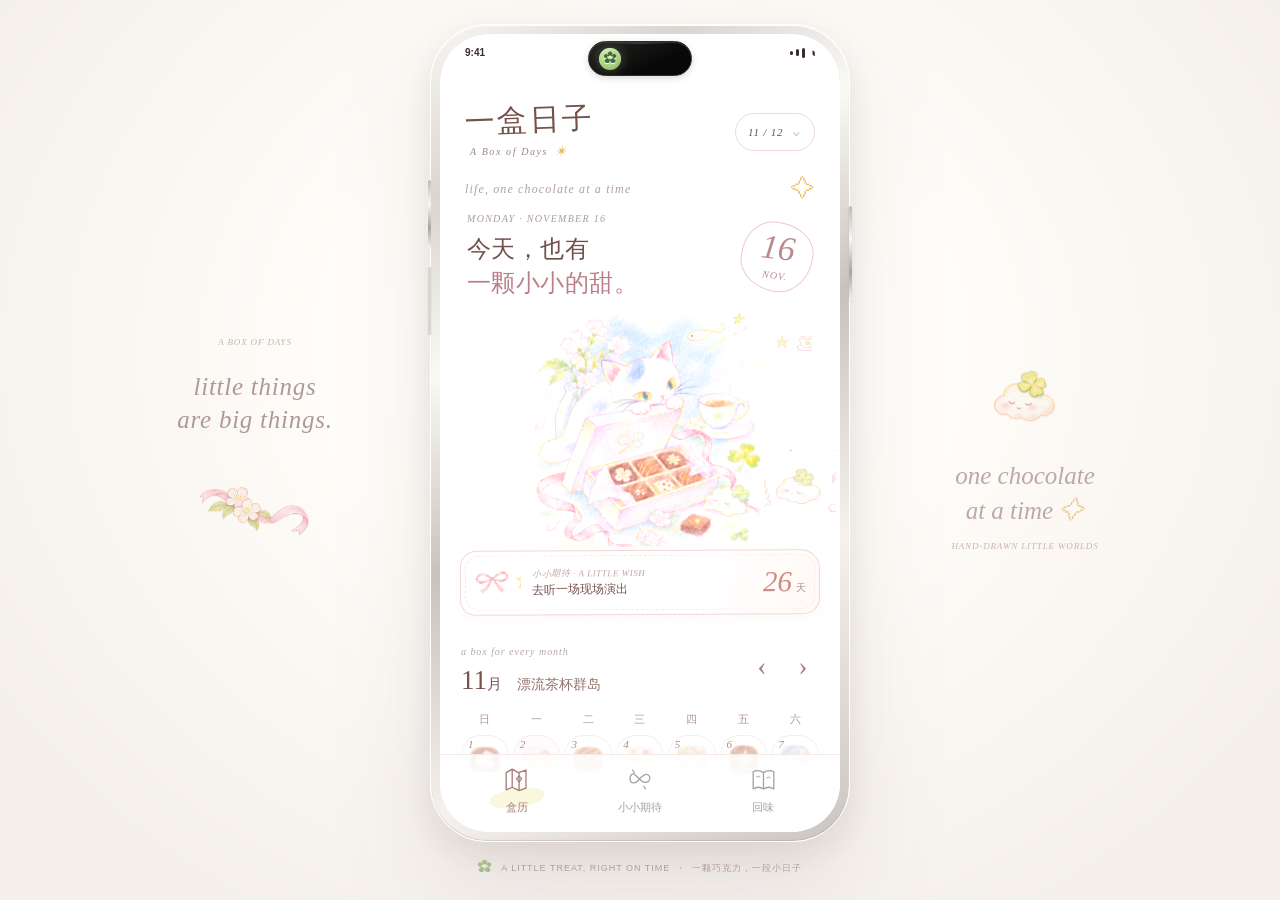
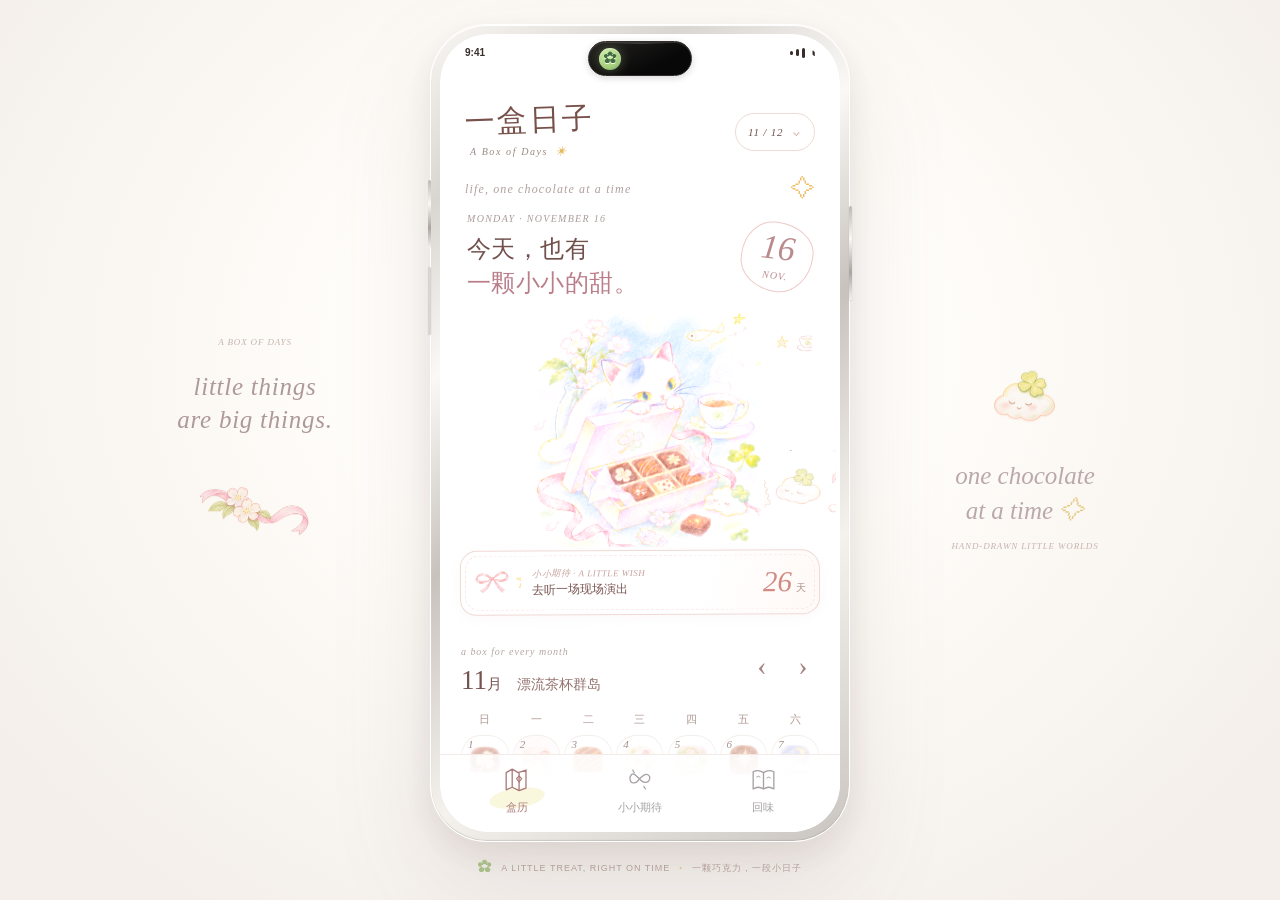
